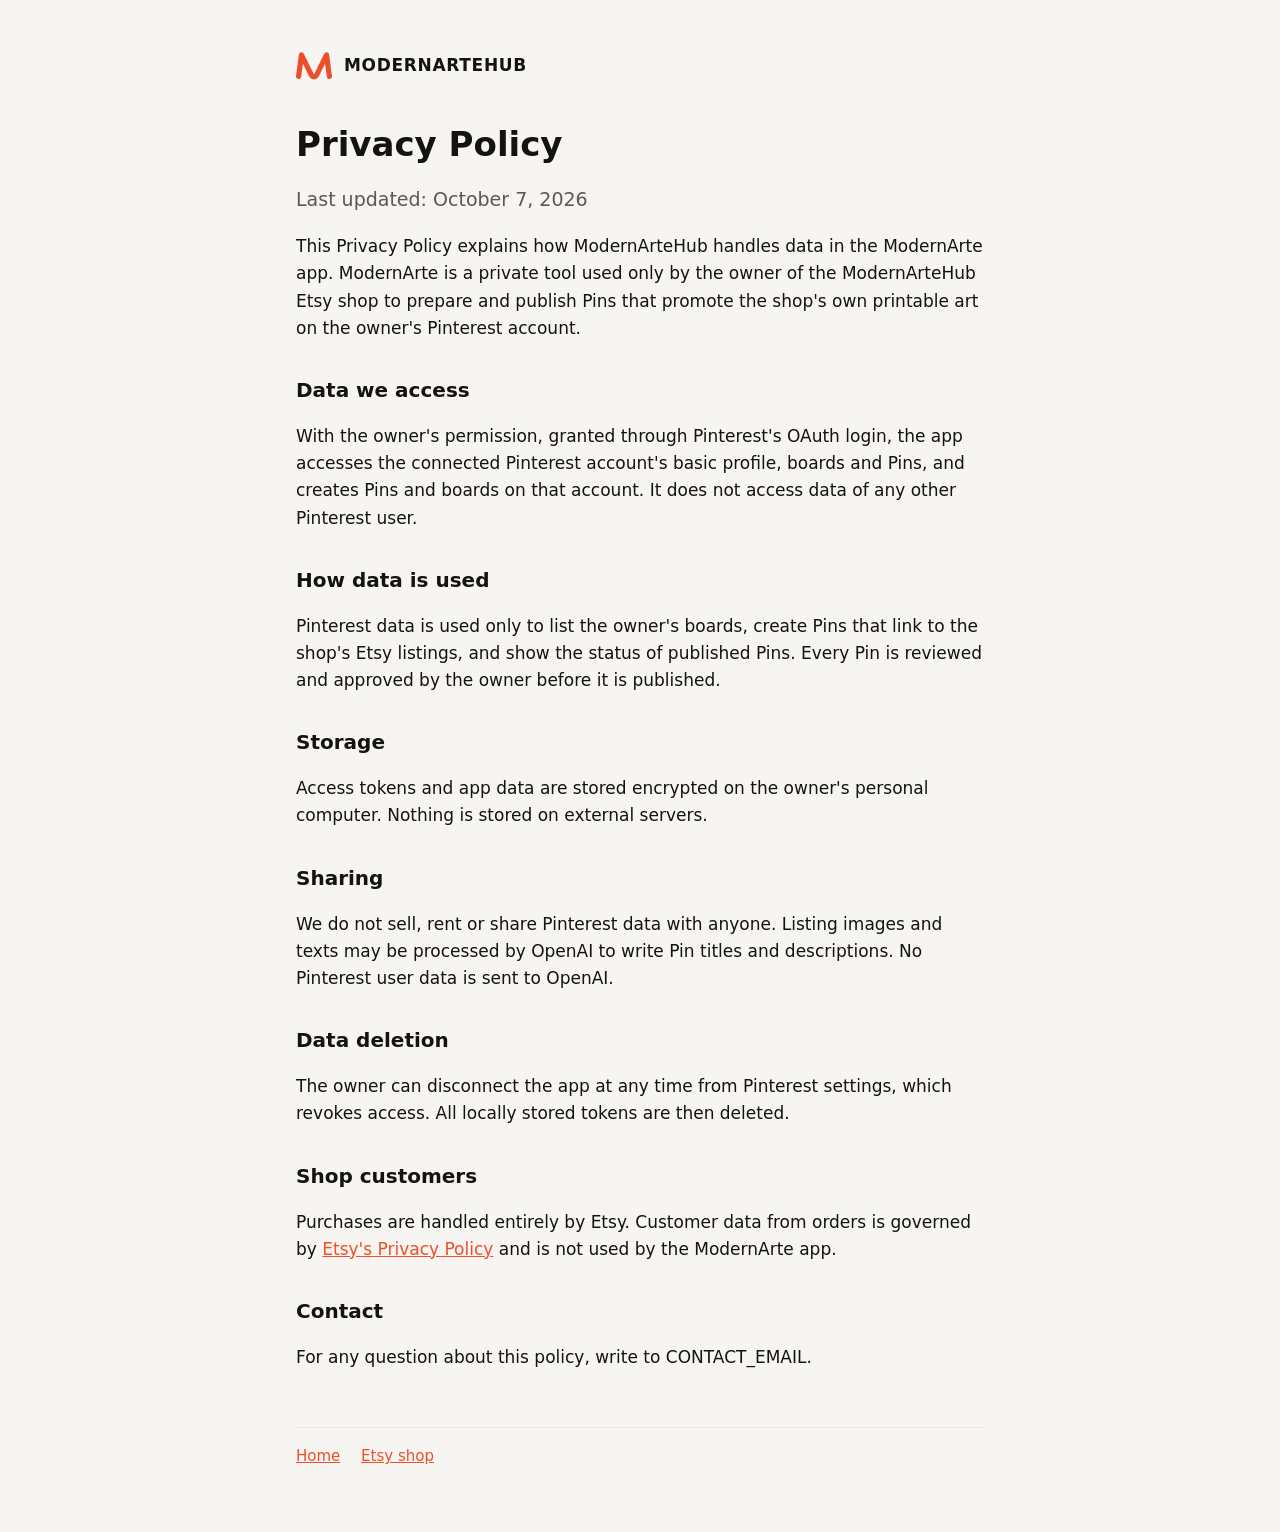
==== privacy.html @ b34d011b "Add files via upload" ====
<!doctype html>
<html lang="en">
<head>
  <meta charset="utf-8">
  <meta name="viewport" content="width=device-width, initial-scale=1">
  <title>Privacy Policy | ModernArteHub</title>
  <meta name="description" content="Privacy Policy of ModernArteHub and the ModernArte app.">
  <link rel="icon" href="favicon.svg" type="image/svg+xml">
  <link rel="stylesheet" href="style.css">
</head>
<body>
  <div class="wrap">
    <header>
      <img src="favicon.svg" alt="">
      <a href="./">MODERNARTEHUB</a>
    </header>

    <h1>Privacy Policy</h1>
    <p class="lead">Last updated: October 7, 2026</p>

    <p>This Privacy Policy explains how ModernArteHub handles data in the ModernArte app. ModernArte is a private tool used only by the owner of the ModernArteHub Etsy shop to prepare and publish Pins that promote the shop's own printable art on the owner's Pinterest account.</p>

    <h2>Data we access</h2>
    <p>With the owner's permission, granted through Pinterest's OAuth login, the app accesses the connected Pinterest account's basic profile, boards and Pins, and creates Pins and boards on that account. It does not access data of any other Pinterest user.</p>

    <h2>How data is used</h2>
    <p>Pinterest data is used only to list the owner's boards, create Pins that link to the shop's Etsy listings, and show the status of published Pins. Every Pin is reviewed and approved by the owner before it is published.</p>

    <h2>Storage</h2>
    <p>Access tokens and app data are stored encrypted on the owner's personal computer. Nothing is stored on external servers.</p>

    <h2>Sharing</h2>
    <p>We do not sell, rent or share Pinterest data with anyone. Listing images and texts may be processed by OpenAI to write Pin titles and descriptions. No Pinterest user data is sent to OpenAI.</p>

    <h2>Data deletion</h2>
    <p>The owner can disconnect the app at any time from Pinterest settings, which revokes access. All locally stored tokens are then deleted.</p>

    <h2>Shop customers</h2>
    <p>Purchases are handled entirely by Etsy. Customer data from orders is governed by <a href="https://www.etsy.com/legal/privacy/">Etsy's Privacy Policy</a> and is not used by the ModernArte app.</p>

    <h2>Contact</h2>
    <p>For any question about this policy, write to CONTACT_EMAIL.</p>

    <footer>
      <a href="./">Home</a>
      <a href="https://www.etsy.com/shop/ModernArteHub">Etsy shop</a>
    </footer>
  </div>
</body>
</html>
---- style.css ----
:root {
  --bg: #F6F5F2;
  --ink: #141312;
  --muted: #5C5853;
  --line: #EBEAE6;
  --accent: #EE4F2B;
}
* { box-sizing: border-box; }
body {
  margin: 0;
  background: var(--bg);
  color: var(--ink);
  font-family: 'Geist', system-ui, -apple-system, 'Segoe UI', sans-serif;
  font-size: 17px;
  line-height: 1.6;
}
.wrap { max-width: 720px; margin: 0 auto; padding: 48px 16px 64px; }
header { display: flex; align-items: center; gap: 12px; margin-bottom: 40px; }
header img { width: 36px; height: 36px; }
header a { color: var(--ink); text-decoration: none; font-weight: 700; letter-spacing: .04em; }
h1 { font-size: 34px; line-height: 1.2; margin: 0 0 16px; }
h2 { font-size: 20px; margin: 32px 0 8px; }
p, li { color: var(--ink); }
.lead { color: var(--muted); font-size: 19px; }
a { color: var(--accent); }
.button {
  display: inline-block; margin-top: 16px; padding: 12px 22px;
  background: var(--accent); color: #fff; text-decoration: none;
  border-radius: 999px; font-weight: 600;
}
footer { margin-top: 56px; padding-top: 16px; border-top: 1px solid var(--line); color: var(--muted); font-size: 15px; }
footer a { margin-right: 16px; }
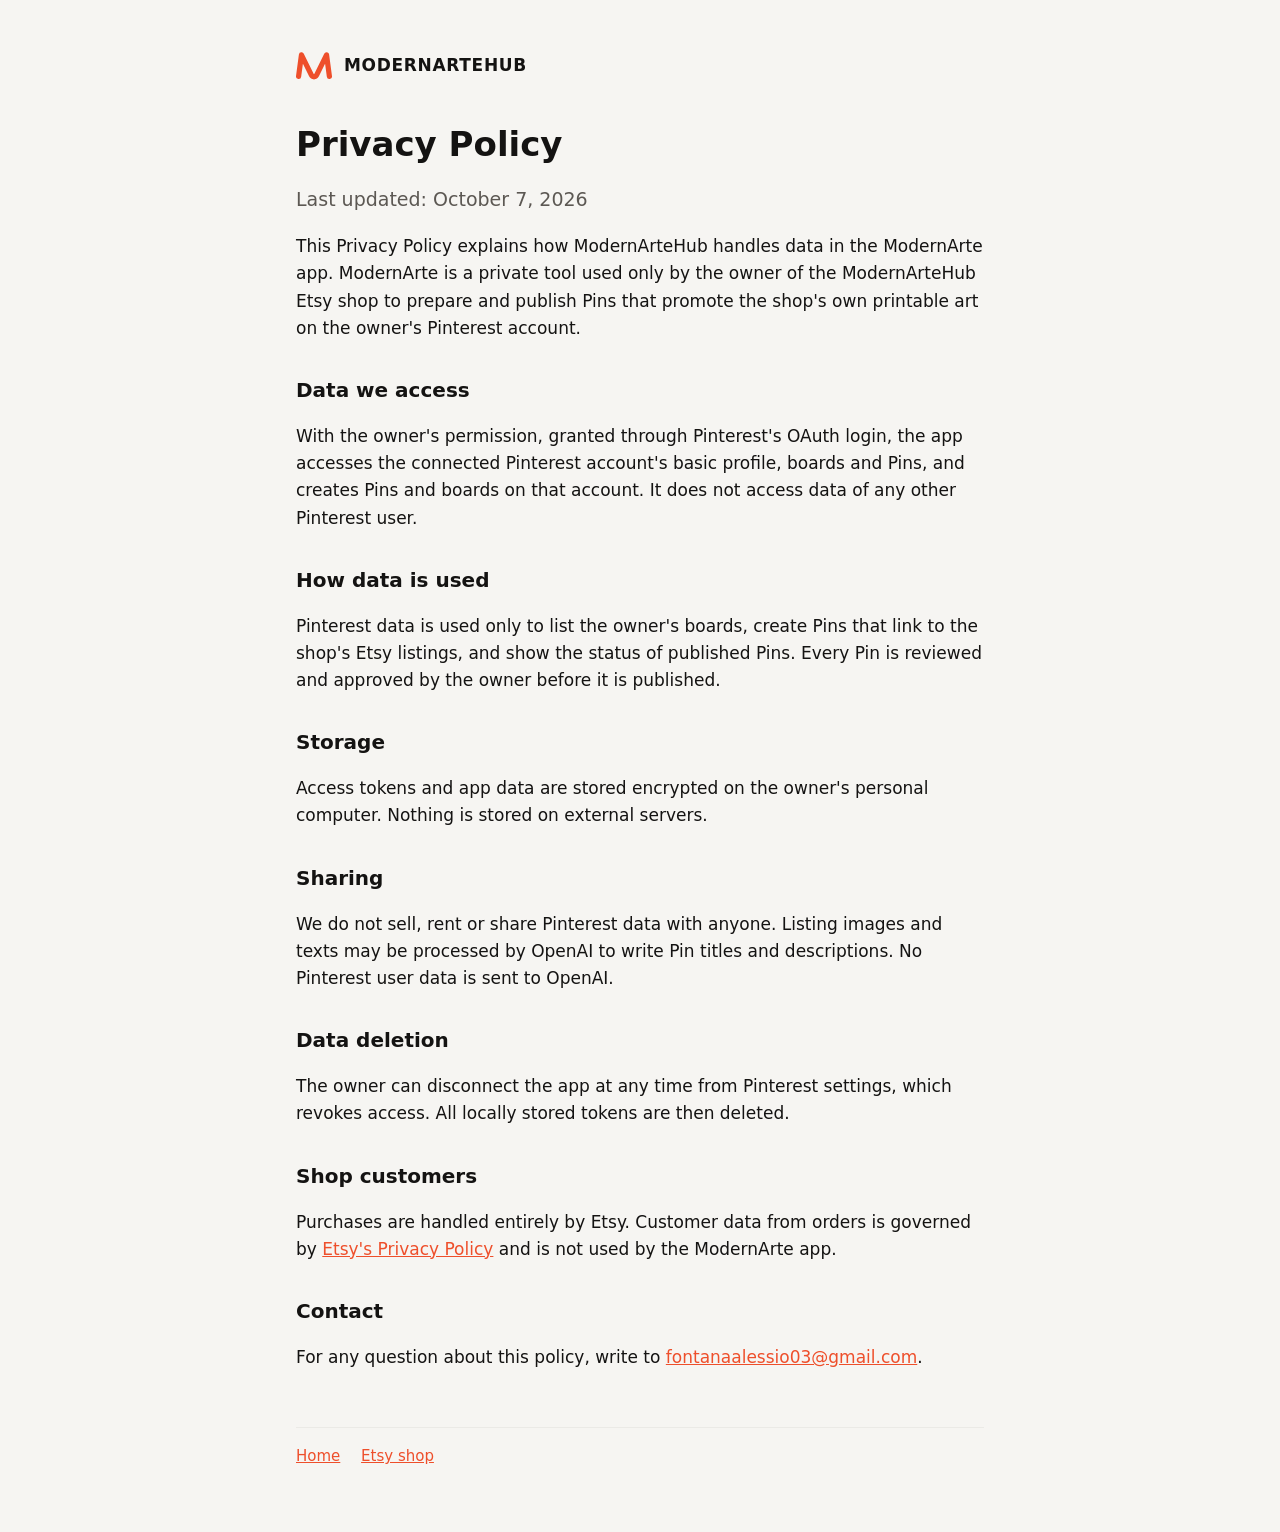
==== commit 1a81df41: "Add files via upload" ====
--- a/privacy.html
+++ b/privacy.html
@@ -39,7 +39,7 @@
     <p>Purchases are handled entirely by Etsy. Customer data from orders is governed by <a href="https://www.etsy.com/legal/privacy/">Etsy's Privacy Policy</a> and is not used by the ModernArte app.</p>
 
     <h2>Contact</h2>
-    <p>For any question about this policy, write to CONTACT_EMAIL.</p>
+    <p>For any question about this policy, write to <a href="mailto:fontanaalessio03@gmail.com">fontanaalessio03@gmail.com</a>.</p>
 
     <footer>
       <a href="./">Home</a>
